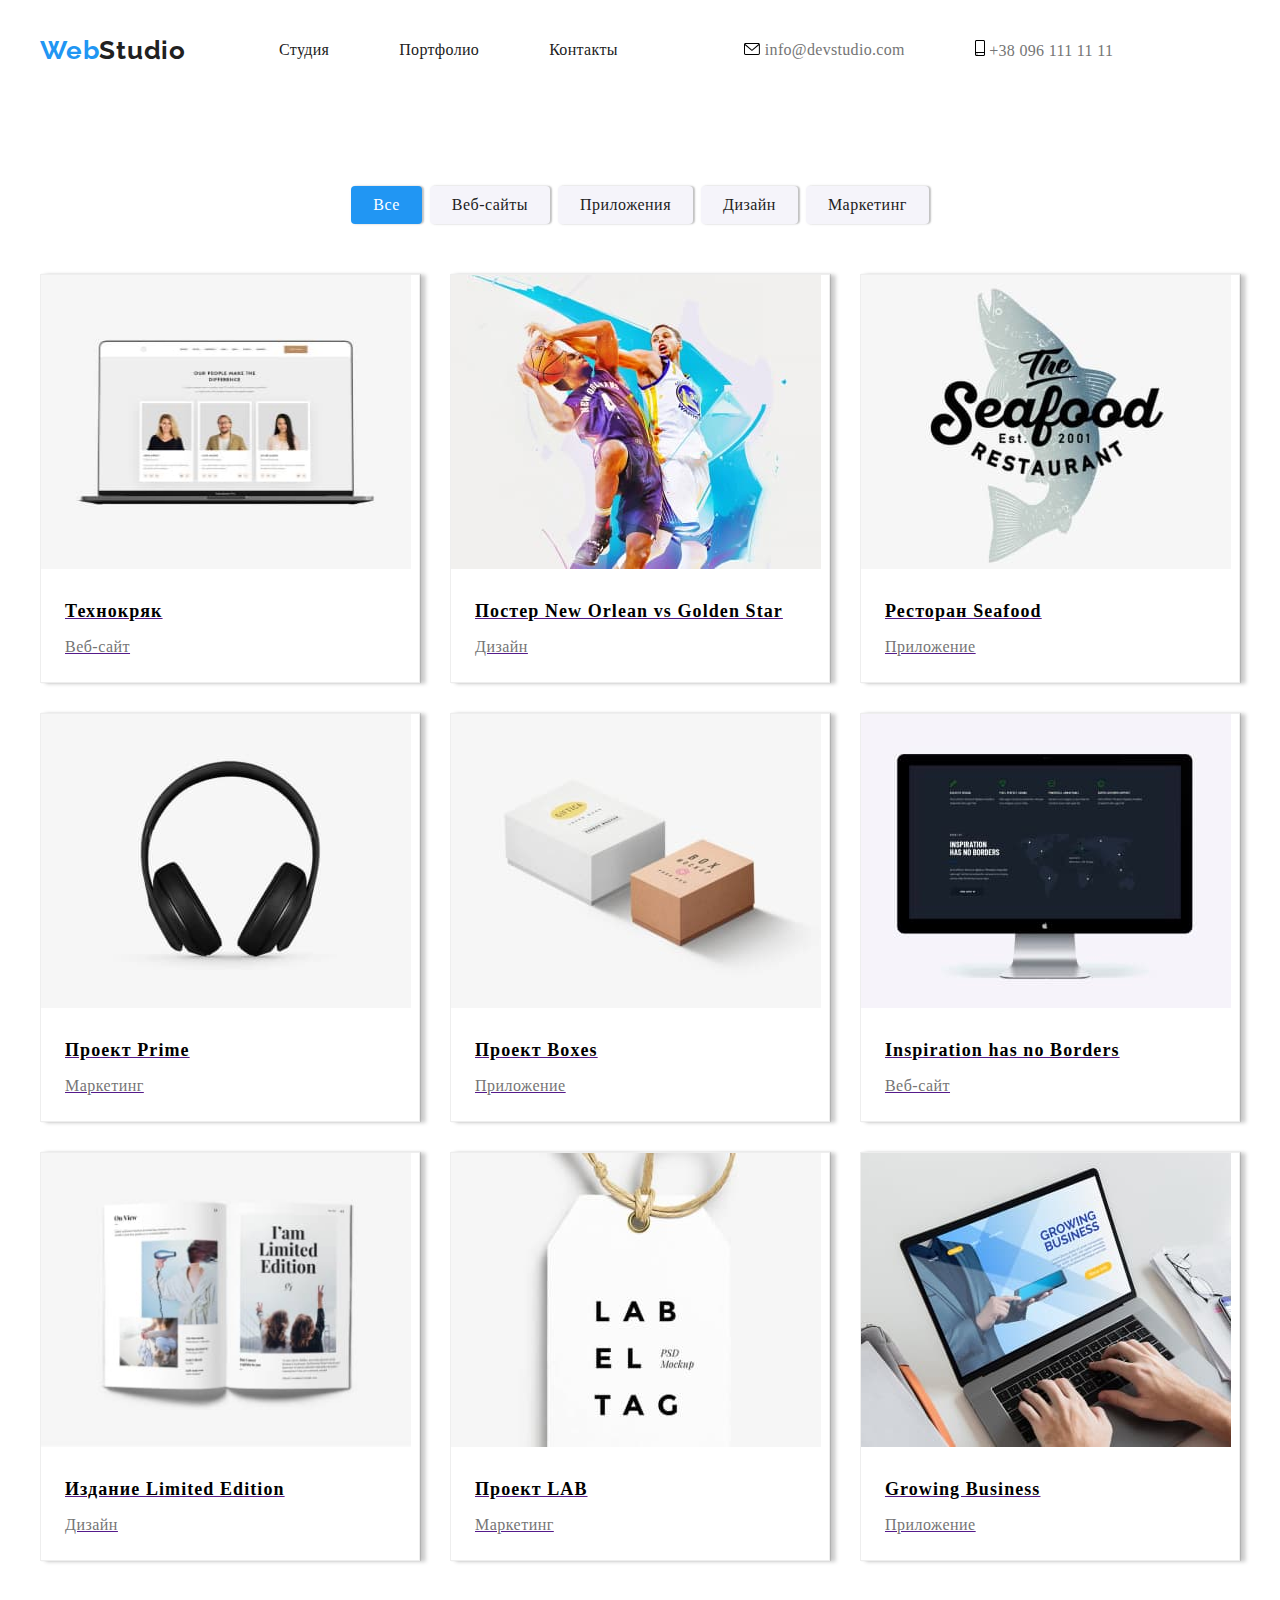
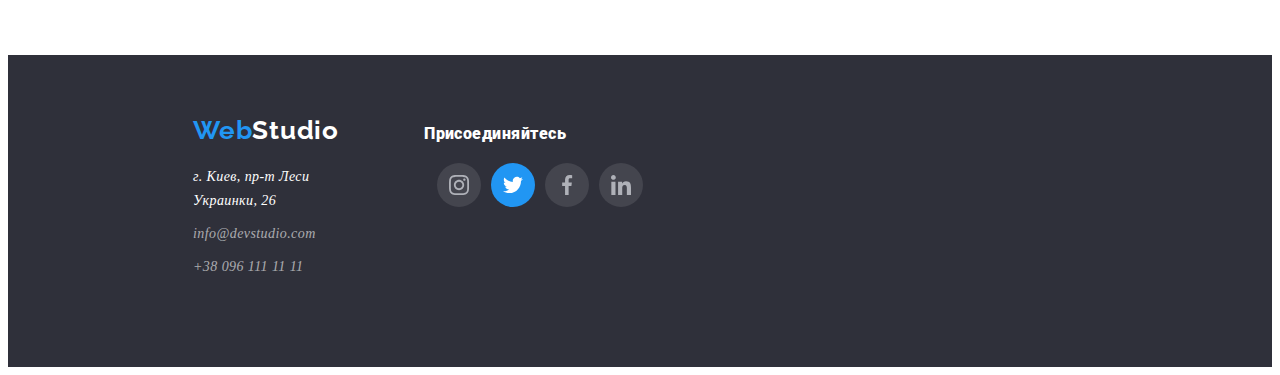
==== portfolio.html @ 5aeb9007 "goit-markup-hw-04" ====
<!DOCTYPE html>
<html lang="ru">

  <head>
    <meta charset="UTF-8">
    <meta http-equiv="X-UA-Compatible" content="IE=edge">
    <meta name="viewport" content="width=device-width, initial-scale=1.0">
    <title>Portfolio</title>
    <link href="https://fonts.googleapis.com/css2?family=Raleway:wght@700&family=Roboto:wght@400;500;700;900&display=swap" rel="stylesheet">
    <link rel="stylesheet" href="https://cdnjs.cloudflare.com/ajax/libs/modern-normalize/1.1.0/modern-normalize.min.css"
    integrity="sha512-wpPYUAdjBVSE4KJnH1VR1HeZfpl1ub8YT/NKx4PuQ5NmX2tKuGu6U/JRp5y+Y8XG2tV+wKQpNHVUX03MfMFn9Q=="
    crossorigin="anonymous" referrerpolicy="no-referrer" />
    <link rel="stylesheet" href="./css/styles.css">
  </head>

    <body>
        <header class="page-header">
            <div class="container">
                <nav class="header-nav">
                    <a class="logo link" href="./index.html"><span class="accent">Web</span>Studio</a>
                    <!--contacts-->
                    <ul class="site-nav list">
                        <li class="header-item"><a class="header-link link " href="./index.html">Студия</a></li>
                        <li class="header-item"><a class="header-link link " href="./portfolio.html">Портфолио</a></li>
                        <li class="header-item"><a class="header-link link" href="">Контакты</a></li>
                    </ul>
                </nav>

                <div class="contact-icon-card">
                    <ul class="site-contact list">
                        <!--link to e-mail address-->
                        <li class="header-item">
                            <a class="contact-link link" href="mailto:info@devstudio.com">
                                <svg class="icon-contact-mail" width="16" height="12">
                                    <use href="./images/symbol-defs.svg#icon-mail"></use>
                                </svg>
                                info@devstudio.com</a>
                        </li>
                        <!--link to phone number-->
                        <li class="header-item">
                            <a class="contact-link link" href="tel:+380961111111">
                                <svg class="icon-contact-tel" width="10" height="16">
                                    <use href="./images/symbol-defs.svg#icon-smartphone"></use>
                                </svg>
                                +38 096 111 11 11</a>
                        </li>
                    </ul>
                </div>
             
            </div>
        </header>
    <main>
        <section class="section portfolio">
            <h1 class="visuallly-hidden">Портфоліо</h1>
               <div class="container">
                   <ul class="portfolio-btn-list list">
                <li class="portfolio-btn-item">
                    <button  type="button" class="portfolio-btn current">Все</button>
                </li>

                <li class="portfolio-btn-item">
                    <button type="button" class="portfolio-btn">Веб-сайты</button>
                </li>

                <li class="portfolio-btn-item">
                    <button type="button" class="portfolio-btn">Приложения</button>
                </li>

                <li class="portfolio-btn-item">
                    <button type="button" class="portfolio-btn">Дизайн</button>
                </li>

                <li class="portfolio-btn-item">
                    <button type="button" class="portfolio-btn">Маркетинг</button>
                </li>
                   </ul>

            <ul class="list-flex-container list">
                <li class="flex-elements">
                    <a href="" class="card-link">
                    <img src="./images/img1.jpg" alt="open note" width="370" height="294">
                    <div class="cards-text">
                    <h2 class="project">Технокряк</h2>
                    <p class="project-text">Веб-сайт</p>
                </div>
                    </a>
                </li>
                <li class="flex-elements">
                    <a href="" class="card-link">
                    <img src="./images/img2.jpg" alt="play basketbol" width="370" height="294">
                    <div class="cards-text">
                    <h2 class="project">Постер New Orlean vs Golden Star</h2>
                    <p class="project-text">Дизайн</p>
                    </div>
                    </a>
                </li>
                <li class="flex-elements">
                    <a href="" class="card-link">
                    <img src="./images/img3.jpg" alt="fish restoran" width="370" height="294">
                    <div class="cards-text">
                    <h2 class="project">Ресторан Seafood</h2>
                    <p class="project-text">Приложение</p>
                    </div>
                    </a>
                </li>
                <li class="flex-elements">
                    <a href="" class="card-link">
                    <img src="./images/img4.jpg" alt="headphone" width="370" height="294">
                    <div class="cards-text">
                    <h2 class="project">Проект Prime</h2>
                    <p class="project-text">Маркетинг</p>
                     </div>
                    </a>
                </li>
                <li class="flex-elements">
                    <a href="" class="card-link">
                    <img src="./images/img5.jpg" alt="two boxes" width="370" height="294">
                    <div class="cards-text">
                    <h2 class="project">Проект Boxes</h2>
                    <p class="project-text">Приложение</p>
                    </div>
                    </a>
                </li>
                <li class="flex-elements">
                    <a href="" class="card-link">
                    <img src="./images/img6.jpg" alt="monitor" width="370" height="294">
                    <div class="cards-text">
                    <h2 class="project">Inspiration has no Borders</h2>
                    <p class="project-text">Веб-сайт</p>
                    </div>
                    </a>
                </li>
                <li class="flex-elements">
                    <a href="" class="card-link">
                    <img src="./images/img7.jpg" alt="limited edition" width="370" height="294">
                    <div class="cards-text">
                    <h2 class="project">Издание Limited Edition</h2>
                    <p class="project-text">Дизайн</p>
                    </div>
                    </a>
                </li>
                <li class="flex-elements">
                    <a href="" class="card-link">
                    <img src="./images/img8.jpg" alt="project lab" width="370" height="294">
                    <div class="cards-text">
                    <h2 class="project">Проект LAB</h2>
                    <p class="project-text">Маркетинг</p>
                    </div>
                    </a>
                </li>
                <li class="flex-elements">
                    <a href="" class="card-link">
                    <img src="./images/img9.jpg" alt="growing busines" width="370" height="294">
                    <div class="cards-text">
                    <h2 class="project">Growing Business</h2>
                    <p class="project-text">Приложение</p>
                    </div>
                    </a>
                </li>
            </ul>
            </div>
        </section>
    </main>
    <!-- footer -->
    <footer class="footer">
        <div class="container">
            <a class="logo link" href="./index.html"><span class="accent">Web</span>Studio</a>
            <address>
                <ul class="footer-list list">
    
                    <li class="footer-item">
                        <a class="map-link link" href="https://goo.gl/maps/XaRB1rdR4rSVDEf5A" target="_blank"
                            rel="noopener noreferrer">г. Киев, пр-т Леси Украинки, 26</a>
                    </li>
    
                    <li class="footer-item">
                        <a class="contacts-link link" href="mailto:info@devstudio.com">info@devstudio.com</a>
                    </li>
    
                    <li class="footer-item">
                        <a class="contacts-link link" href="tel:+380961111111">+38 096 111 11 11</a>
                    </li>
                </ul>
            </address>
        </div>
    
        <div class="container-social">
            <h3 class="text-join">Присоединяйтесь</h3>
    
            <ul class="social-list-footers list">
                <li class="social-icons-footers">
                    <a href="" class="social-link-footers">
                        <svg class="social-icon-footers" width="20" height="20">
                            <use href="./images/symbol-defs.svg#icon-instagram-1"></use>
                        </svg>
                    </a>
                </li>
    
                <li class="social-icons-footers">
                    <a href="" class="social-link-footers current">
                        <svg class="social-icon-footers" width="20" height="20">
                            <use href="./images/symbol-defs.svg#icon-twitter-2"></use>
                        </svg>
                    </a>
                </li>
    
                <li class="social-icons-footers">
                    <a href="" class="social-link-footers">
                        <svg class="social-icon-footers" width="20" height="20">
                            <use href="./images/symbol-defs.svg#icon-facebook-1"></use>
                        </svg>
                    </a>
                </li>
    
                <li class="social-icons-footers">
                    <a href="" class="social-link-footers">
                        <svg class="social-icon-footers" width="20" height="20">
                            <use href="./images/symbol-defs.svg#icon-linkedin-1"></use>
                        </svg>
                    </a>
                </li>
            </ul>
        </div>
    </footer>
  </body>
</html>
---- css/styles.css ----
:root {
  --primary-text-color: #212121;
  --title-text-color: #757575;
  --accent-text-color: #2196f3;
  --primary-bg-color: #ffffff;
  --black-text-color: #000000;
}
.body {
  background-color:var(--primary-bg-color);
  color: var(--title-text-color);
  font-family: Roboto, sans-serif;
  font-size: 14px;
  letter-spacing: 0.03em;
}
p,
h1,
h2,
h3,
h4,
h5,
h6,
p {
  margin: 0px;
}
/* utils */
.img {
  display: block;
}
.container {
  width: 1200px;
  padding-right: 15px;
  padding-left: 15px;
  margin-left: auto;
  margin-right: auto;
}
.address {
  font-style: normal;
}
.list {
  list-style: none;
  padding: 0px;
  margin: 0px;
}
/* заб підкреслення а сlass */
.link {
  text-decoration: none;
}
.section {
  padding-top: 94px;
  padding-bottom: 94px;
}
.visuallly-hidden {
  position: absolute;
  width: 1px;
  height: 1px;
  margin: -1px;
  border: 0px;
  padding: 0px;
  white-space: nowrap;
  clip-path: inset(100%);
  overflow: hidden;
}
.section-title {
  font-weight: 700;
  font-size: 36px;
  line-height: 1.16;
  text-align: center;
  letter-spacing: 0.03em;
  color: var(--primary-text-color);
  margin-bottom: 50px;
}
/* -----------header---------------- */
.page-header .container {
  display: flex;
  align-items: center;
}
/*---------- logo ----------------- */
.page-header .logo {
  margin-right: 93px;
}
.logo {
  font-family: Raleway;
  color: var(--primary-text-color);
  font-size: 26px;
  font-weight: 700;
  line-height: 1.19;
  letter-spacing: 0.03em;
}
.accent {
  color: var(--accent-text-color);
}
.header-nav {
  display: flex;
  align-items: center;
}
.site-nav {
  display: flex;
  align-items: center;
}
.header-link,
.contact-link {
  font-weight: 500;
  line-height: 1.14;
  letter-spacing: 0.02em;
  padding: 32px 0;
  display: inline-block;
  color:var(--primary-text-color);
}
.header-item:not(:last-child) {
  margin-right: 50px;
}
.contact-link {
  color: var(--title-text-color);
}
.header-link:hover,
.header-link:focus,
.contact-link:hover,
.contact-link:focus,
.current {
  color: var(--accent-text-color);
}
/* ---------------------site-contacts------------------------- */
 .site-contact {
  display: flex;
  margin-left: auto;
  align-items: center;
  justify-content: baseline;
}  
 .contact-icon-card {
  margin: 0 auto;
}  


.contact-link:hover,
.contact-link:focus {
  color: var(--accent-text-color);
  fill: var(--accent-text-color);
}

.header-item + .header-item {
  margin-left: 20px;
} 
/*-------------------section hero------------------- */
.hero {
  background-color: #2F303A;
  text-align: center;
  padding-top: 200px;
  padding-bottom: 200px;
}
.hero {
  max-width: 1600px;
  height: 600px;
  /* outline: 1px solid tomato; */
  margin-right: auto;
  margin-left: auto;
  background-image: linear-gradient( 
  to right,
  rgba(47, 48, 58, 0.4),
  rgba(47, 48, 58, 0.4)
  ), url("../images/hero.png");
  background-size: cover;
  background-position: center;
  background-color: #c4c4c4;
}
.hero-title {
  max-width: 700px;
  margin-left: auto;
  margin-right: auto;
  font-weight: 900;
  font-size: 44px;
  line-height: 1.36;
  text-align: center;
  letter-spacing: 0.06em;
  text-transform: uppercase;
  color: var(--primary-bg-color);
  margin-bottom: 30px;
}
.button-primary {
  font-family: inherit;
  font-style: normal;
  font-weight: 700;
  font-size: 16px;
  line-height: 1.87;
  letter-spacing: 0.06em;
  color: var(--primary-bg-color);
  background-color: var(--accent-text-color);
  border-radius: 4px;
  padding: 10px 32px;
  min-width: 200px;
  border: 1px solid transparent;
  cursor: pointer;
}
/* --------------------------h2 hidden--------- */
.about-list {
  display: flex; 
}   
.about-title {
font-weight: 700;
font-size: 14px;
line-height: 1.14;
text-transform: uppercase;
color: var(--primary-text-color);
margin-top: 30px;
margin-bottom: 10px;
}
.about-text {
line-height: 1.71;
}
.about-item {
  width: 270px;
}
.about-item:not(:last-child) {
  margin-right: 30px;
}
.about-item::before {
  display: block;
  content: "" ;
  height: 120px;
  /* outline: 1px solid red; */
  background-image: url();
  background-size: contain;
  background-repeat: no-repeat;
  background-position: center;
  background-color: #f5f4fa;
}
.about-item:nth-child(1)::before {
  background-image: url("../images/antenna\ 1.png");
}
.about-item:nth-child(2)::before {
  background-image: url("../images/clock\ 1.png");
}
.about-item:nth-child(3)::before {
  background-image: url("../images/diagram\ 1.png");
}
.about-item:nth-child(4)::before {
  background-image: url("../images/astronaut\ 1.png");
}
  * ------------------section job--------------- */
.job {
  padding-top: 0px;
}
.job-list  {
  display: flex;
  align-items: center;
  margin-right: -30px;
}
.job-item {
  width: calc((100% - 60px) / 3);
  margin-right: 30px;
}
.job-item:nth-child(3n) {
  margin-right: 0px;
}
/* --------------------section team------------------ */
.team {
  background-color: #f5f4f5;
}
.team-list {
  display: flex;
  align-items: center;
  margin-right: -30px;
}
.team-item {
width: calc((100%-90px) / 4);
margin-right: 30px;
background-color: var(--primary-bg-color);
box-shadow: 0px 1px 3px rgba(0, 0, 0, 0.12), 0px 1px 1px rgba(0, 0, 0, 0.14), 0px 2px 1px rgba(0, 0, 0, 0.2);
border-radius: 0px 0px 4px 4px;
}
.name-title,
.p-title {
  font-size: 16px;
  font-weight: 500;
  line-height: 1.18;
  text-align: center;
  letter-spacing: 0.03em;
  color: var(--primary-text-color);
  margin-bottom: 10px;
}
.p-title {
  color: var(--title-text-color);
  margin-bottom: 30px;
  font-weight: 400px; 
}
.text-thumb {
  padding: 30px 30px ;
}
.icon-soc-link {
  width: 44px;
  height: 44px;
  /* background-color: tomato; */
  border-radius: 50%;
  display: flex;
  justify-content: center;
  align-items: center;
}
.icon-soc-icon {
  fill: #ffffff;
}
.icon-soc-link:hover {
  background-color: #2196F3;
}
.icon-soc-link:hover .icon-soc-icon {
  fill: #ffffff;
} 
.icon-soc-link.current {
  background-color: var(--accent-text-color);
  color: var(--primary-bg-color);
}

.icon-soc-list {
  display: flex;
  justify-content: center;
}
  .icon-soc-item + .icon-soc-item {
 margin-left: 10px;
  }
   .name-title-compani {

margin-left: auto;
margin-right: auto;
font-weight: 700;
font-size: 36px;
line-height: 1.36;
text-align: center;
letter-spacing: 0.06em;
text-transform: uppercase;
color:var(--black-text-color);
margin-bottom: 50px;
   }
  .compani-icon-link {
width: 170px;
height: 92px;
 background-color: #E5E5E5; 
border: 1px solid #AFB1B8;
display: flex;
justify-content: center;
align-items: center;
margin-bottom: 94px;
fill: #ffffff;
  }
.compani-icon-link:hover {
    background-color: #2196f3;
    fill: #ffffff;
  }
 .compani-icon-list {
  display: flex;
  justify-content: center;
} 
.compani-icon-item  + .compani-icon-item {
  margin-left: 30px;
}
.compani-icon-link.current {
  background-color: var(--accent-text-color);
  color: var(--primary-bg-color);
}
.footer {
 
  display: flex; 

  align-items: baseline;  
  background-color: #2F303A;
  padding: 60px 0px;
}

.footer .container {
margin-left: 170px;
margin-right: 70px;
}
.footer .logo {
  color: var(--primary-bg-color);
  margin-bottom: 20px;
  display: block;
}
.footer-item:not(:last-child) {
  margin-bottom: 9px;
}
.map-link,
.contacts-link {
  font-weight: 400;
  font-size: 14px;
  line-height: 1.71;
  letter-spacing: 0.03em;
  color: rgba(255, 2555, 255, 0.6);
}
.map-link {
  color: var(--primary-bg-color);
}
.contacts-link:hover,
.contacts-link:focus {
  color: var(--accent-text-color);
}
 
.container-social{

  margin-right: 878px;
}
.text-join {
font-family: Roboto;
font-size: 16px;
font-weight: 900;
line-height: 1.18;
text-align: center;
letter-spacing: 0.03em;
color: var(--primary-bg-color);
margin-bottom: 20px;
margin-right: 90px;
}
.social-link-footers {
  display: inline-block;
  width: 44px;
  height: 44px;
  background-color: rgba(255, 2555, 255, 0.1);
  border-radius: 50%;
  display: flex;
  justify-content: center;
  align-items: center;
}
.social-list-footers {
  display: flex;
  align-items: center;
  justify-content: center;
  margin: 0 auto;
  margin-bottom: 100px;
}

.social-icons-footers+.social-icons-footers {
  margin-left: 10px;
}

.social-icon-footers {
  fill: #ffffff;
}
.social-link-footers:hover {
  background-color: #2196F3;
}
.social-link-footers:hover .social-icon-footers {
  fill: #ffffff;
}
.social-link-footers.current {
  background-color: var(--accent-text-color);
  color: var(--primary-bg-color);
}
/* project */
.project {
  font-weight: 700 ;
  font-size: 18px;
  line-height: 2;
  letter-spacing: 0.06em;
  color: var(--black-text-color);
}
.project-text {
  font-weight: normal;
  font-size: 16px;
  line-height: 1.8;
  letter-spacing: 0.03em;
  color: var(--title-text-color);
}
.card-text {
  padding: 20px 24px;
}
/* --------------------------h2 hidden--------- */
.portfolio-btn-list {
  display: flex;
  align-items: center;
  justify-content: center;
  margin-bottom: 50px;
}
.portfolio-btn-item:not(:last-child) {
  margin-right: 8px;
}
.portfolio-btn {
  font-family:inherit;
  background: #f5f4fa;
  border-radius: 4px;
  border: none;
  cursor: pointer;

  font-weight: 500;
  font-size: 16px;
  line-height: 1.62;

  text-align: center;
  letter-spacing: 0.03em;
  color: var(--primary-text-color);

  padding: 6px 22px;
   box-shadow: 2px 0px 2px rgba(0, 0, 0, 0.12),
  2px 0px 1px rgba(0, 0, 0, 0.08),
  1px 0px 3px rgba(0, 0, 0, 0.1) 
}
.portfolio-btn:hover,
.portfolio-btn:focus {
  background-color: var(--accent-text-color);
  color: var(--primary-bg-color);
}
.portfolio-btn.current {
  background-color: var(--accent-text-color);
  color: var(--primary-bg-color);
}
.portfolio-btn-item:hover,
.portfolio-btn-item:focus {
  box-shadow: 2px 0px 2px rgba(0, 0, 0, 0.12),
  2px 0px 1px rgba(0, 0, 0, 0.08),
  1px 0px 3px rgba(0, 0, 0, 0.1)
} 
 .portfolio-btn-item {
  display: block;
}   
/*------ list 9 iconok------- */
.list-flex-container {
  display: flex;
  flex-wrap: wrap;
  margin-left: -30px;
  margin-bottom: -30px;
}
.flex-elements {
  width: calc((100% - 90px) / 3);
  margin-left: 30px;
  margin-bottom: 30px;
  background:var(--primary-bg-color);
  border: 1px solid #EEEEEE;
  box-sizing: border-box;
  box-shadow: 6px 1px 4px rgba(0, 0, 0, 0.16),
   4px 0px 4px rgba(0, 0, 0, 0.06),
   1px 0px 1px rgba(0, 0, 0, 0.12)
}
.card-link:hover,
.card-link:focus {
  box-shadow: 6px 1px 4px rgba(0, 0, 0, 0.16),
  4px 0px 4px rgba(0, 0, 0, 0.06),
  1px 0px 1px rgba(0, 0, 0, 0.12)
}
.card-link {
  display: block;
}
.cards-text {
padding: 20px 24px 20px 24px;
}
.project {
  margin-bottom: 4px;
}
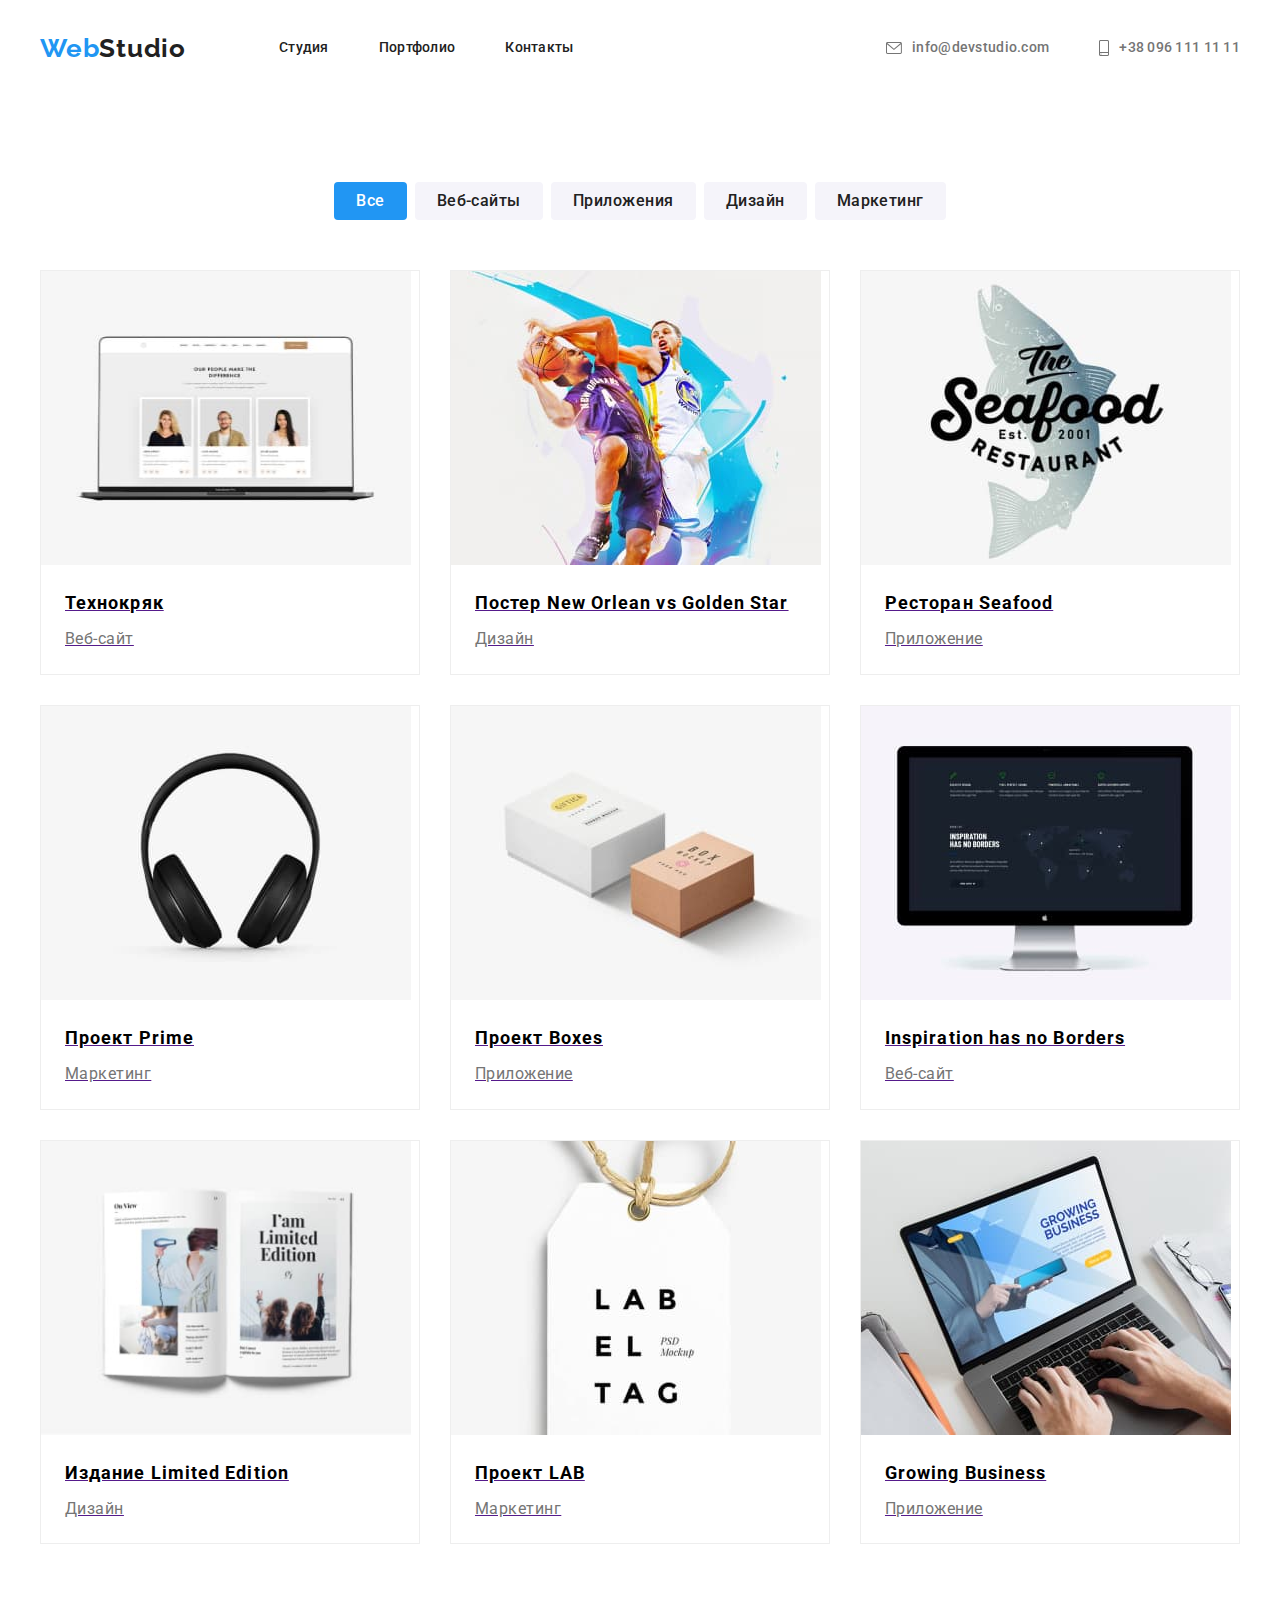
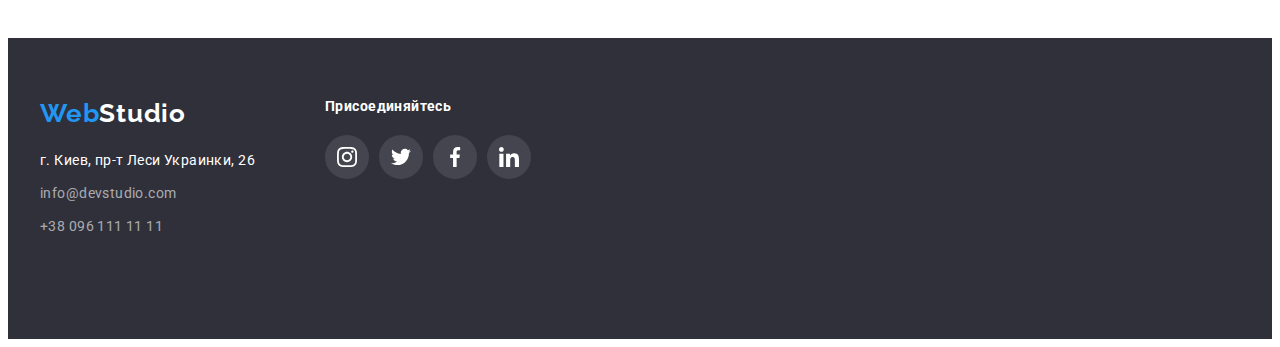
==== commit 93c50fab: "05.10  Робота №4" ====
--- a/portfolio.html
+++ b/portfolio.html
@@ -16,6 +16,7 @@
     <body>
         <header class="page-header">
             <div class="container">
+                
                 <nav class="header-nav">
                     <a class="logo link" href="./index.html"><span class="accent">Web</span>Studio</a>
                     <!--contacts-->
@@ -26,33 +27,31 @@
                     </ul>
                 </nav>
 
-                <div class="contact-icon-card">
-                    <ul class="site-contact list">
-                        <!--link to e-mail address-->
-                        <li class="header-item">
-                            <a class="contact-link link" href="mailto:info@devstudio.com">
-                                <svg class="icon-contact-mail" width="16" height="12">
-                                    <use href="./images/symbol-defs.svg#icon-mail"></use>
-                                </svg>
-                                info@devstudio.com</a>
-                        </li>
-                        <!--link to phone number-->
-                        <li class="header-item">
-                            <a class="contact-link link" href="tel:+380961111111">
-                                <svg class="icon-contact-tel" width="10" height="16">
-                                    <use href="./images/symbol-defs.svg#icon-smartphone"></use>
-                                </svg>
-                                +38 096 111 11 11</a>
-                        </li>
-                    </ul>
-                </div>
-             
+            <ul class="site-contact list">
+                <!--link to e-mail address-->
+                <li class="header-item">
+                    <a class="contact-link link" href="mailto:info@devstudio.com">
+                        <svg class="icon-contact-mail" width="16" height="12">
+                            <use href="./images/symbol-defs.svg#icon-mail"></use>
+                        </svg>
+                        info@devstudio.com</a>
+                </li>
+                <!--link to phone number-->
+                <li class="header-item">
+                    <a class="contact-link link" href="tel:+380961111111">
+                        <svg class="icon-contact-tel" width="10" height="16">
+                            <use href="./images/symbol-defs.svg#icon-smartphone"></use>
+                        </svg>
+                        +38 096 111 11 11</a>
+                </li>
+            </ul>
             </div>
         </header>
     <main>
         <section class="section portfolio">
             <h1 class="visuallly-hidden">Портфоліо</h1>
                <div class="container">
+
                    <ul class="portfolio-btn-list list">
                 <li class="portfolio-btn-item">
                     <button  type="button" class="portfolio-btn current">Все</button>
@@ -161,65 +160,69 @@
             </div>
         </section>
     </main>
+
     <!-- footer -->
     <footer class="footer">
         <div class="container">
-            <a class="logo link" href="./index.html"><span class="accent">Web</span>Studio</a>
-            <address>
-                <ul class="footer-list list">
-    
-                    <li class="footer-item">
-                        <a class="map-link link" href="https://goo.gl/maps/XaRB1rdR4rSVDEf5A" target="_blank"
-                            rel="noopener noreferrer">г. Киев, пр-т Леси Украинки, 26</a>
-                    </li>
-    
-                    <li class="footer-item">
-                        <a class="contacts-link link" href="mailto:info@devstudio.com">info@devstudio.com</a>
-                    </li>
-    
-                    <li class="footer-item">
-                        <a class="contacts-link link" href="tel:+380961111111">+38 096 111 11 11</a>
+    
+            <div class="left-side">
+                <a class="logo link" href="./index.html"><span class="accent">Web</span>Studio</a>
+                <address>
+                    <ul class="footer-list list">
+    
+                        <li class="footer-item">
+                            <a class="map-link link" href="https://goo.gl/maps/XaRB1rdR4rSVDEf5A" target="_blank"
+                                rel="noopener noreferrer">г. Киев, пр-т Леси Украинки, 26</a>
+                        </li>
+    
+                        <li class="footer-item">
+                            <a class="contacts-link link" href="mailto:info@devstudio.com">info@devstudio.com</a>
+                        </li>
+    
+                        <li class="footer-item">
+                            <a class="contacts-link link" href="tel:+380961111111">+38 096 111 11 11</a>
+                        </li>
+                    </ul>
+                </address>
+            </div>
+    
+            <div class="right-side">
+                <h3 class="text-join">Присоединяйтесь</h3>
+    
+                <ul class="social-list-footers list">
+                    <li class="social-icons-footers">
+                        <a href="" class="social-link-footers">
+                            <svg class="social-icon-footers" width="20" height="20">
+                                <use href="./images/symbol-defs.svg#icon-instagram-1"></use>
+                            </svg>
+                        </a>
+                    </li>
+    
+                    <li class="social-icons-footers">
+                        <a href="" class="social-link-footers">
+                            <svg class="social-icon-footers" width="20" height="20">
+                                <use href="./images/symbol-defs.svg#icon-twitter-2"></use>
+                            </svg>
+                        </a>
+                    </li>
+    
+                    <li class="social-icons-footers">
+                        <a href="" class="social-link-footers">
+                            <svg class="social-icon-footers" width="20" height="20">
+                                <use href="./images/symbol-defs.svg#icon-facebook-1"></use>
+                            </svg>
+                        </a>
+                    </li>
+    
+                    <li class="social-icons-footers">
+                        <a href="" class="social-link-footers">
+                            <svg class="social-icon-footers" width="20" height="20">
+                                <use href="./images/symbol-defs.svg#icon-linkedin-1"></use>
+                            </svg>
+                        </a>
                     </li>
                 </ul>
-            </address>
-        </div>
-    
-        <div class="container-social">
-            <h3 class="text-join">Присоединяйтесь</h3>
-    
-            <ul class="social-list-footers list">
-                <li class="social-icons-footers">
-                    <a href="" class="social-link-footers">
-                        <svg class="social-icon-footers" width="20" height="20">
-                            <use href="./images/symbol-defs.svg#icon-instagram-1"></use>
-                        </svg>
-                    </a>
-                </li>
-    
-                <li class="social-icons-footers">
-                    <a href="" class="social-link-footers current">
-                        <svg class="social-icon-footers" width="20" height="20">
-                            <use href="./images/symbol-defs.svg#icon-twitter-2"></use>
-                        </svg>
-                    </a>
-                </li>
-    
-                <li class="social-icons-footers">
-                    <a href="" class="social-link-footers">
-                        <svg class="social-icon-footers" width="20" height="20">
-                            <use href="./images/symbol-defs.svg#icon-facebook-1"></use>
-                        </svg>
-                    </a>
-                </li>
-    
-                <li class="social-icons-footers">
-                    <a href="" class="social-link-footers">
-                        <svg class="social-icon-footers" width="20" height="20">
-                            <use href="./images/symbol-defs.svg#icon-linkedin-1"></use>
-                        </svg>
-                    </a>
-                </li>
-            </ul>
+            </div>
         </div>
     </footer>
   </body>
--- a/css/styles.css
+++ b/css/styles.css
@@ -5,7 +5,8 @@
   --primary-bg-color: #ffffff;
   --black-text-color: #000000;
 }
-.body {
+
+body {
   background-color:var(--primary-bg-color);
   color: var(--title-text-color);
   font-family: Roboto, sans-serif;
@@ -23,7 +24,7 @@
   margin: 0px;
 }
 /* utils */
-.img {
+img {
   display: block;
 }
 .container {
@@ -33,7 +34,7 @@
   margin-left: auto;
   margin-right: auto;
 }
-.address {
+address {
   font-style: normal;
 }
 .list {
@@ -105,6 +106,8 @@
   padding: 32px 0;
   display: inline-block;
   color:var(--primary-text-color);
+  display: flex;
+  align-items: center;
 }
 .header-item:not(:last-child) {
   margin-right: 50px;
@@ -126,20 +129,21 @@
   align-items: center;
   justify-content: baseline;
 }  
- .contact-icon-card {
-  margin: 0 auto;
-}  
-
 
 .contact-link:hover,
 .contact-link:focus {
   color: var(--accent-text-color);
   fill: var(--accent-text-color);
 }
-
-.header-item + .header-item {
-  margin-left: 20px;
-} 
+.icon-contact-mail {
+  fill: currentColor;
+  margin-right: 10px;
+}
+.icon-contact-tel {
+  fill: currentColor;
+  margin-right: 10px;
+}
+
 /*-------------------section hero------------------- */
 .hero {
   background-color: #2F303A;
@@ -204,7 +208,10 @@
 margin-bottom: 10px;
 }
 .about-text {
+font-weight: 400;
 line-height: 1.71;
+font-size: 14px;
+color: var(--title-text-color);
 }
 .about-item {
   width: 270px;
@@ -218,7 +225,7 @@
   height: 120px;
   /* outline: 1px solid red; */
   background-image: url();
-  background-size: contain;
+  background-size: 70px;
   background-repeat: no-repeat;
   background-position: center;
   background-color: #f5f4fa;
@@ -235,7 +242,7 @@
 .about-item:nth-child(4)::before {
   background-image: url("../images/astronaut\ 1.png");
 }
-  * ------------------section job--------------- */
+  /*  ------------------section job--------------- */ 
 .job {
   padding-top: 0px;
 }
@@ -295,18 +302,15 @@
   align-items: center;
 }
 .icon-soc-icon {
-  fill: #ffffff;
-}
-.icon-soc-link:hover {
+  fill: #AFB1B8;
+}
+.icon-soc-link:hover ,
+.icon-soc-link:focus {
   background-color: #2196F3;
 }
 .icon-soc-link:hover .icon-soc-icon {
   fill: #ffffff;
 } 
-.icon-soc-link.current {
-  background-color: var(--accent-text-color);
-  color: var(--primary-bg-color);
-}
 
 .icon-soc-list {
   display: flex;
@@ -315,8 +319,11 @@
   .icon-soc-item + .icon-soc-item {
  margin-left: 10px;
   }
-   .name-title-compani {
-
+  /* -------------------compani------------ */
+  .section-icon-compani {
+   margin-bottom: 94px; 
+  }
+  .section-title {
 margin-left: auto;
 margin-right: auto;
 font-weight: 700;
@@ -326,23 +333,31 @@
 letter-spacing: 0.06em;
 text-transform: uppercase;
 color:var(--black-text-color);
-margin-bottom: 50px;
+/* margin-bottom: 50px; */
    }
   .compani-icon-link {
 width: 170px;
 height: 92px;
- background-color: #E5E5E5; 
 border: 1px solid #AFB1B8;
 display: flex;
 justify-content: center;
 align-items: center;
-margin-bottom: 94px;
 fill: #ffffff;
   }
-.compani-icon-link:hover {
+.compani-icon-item {
+  background: transparent;
+}
+.compani-soc-icon {
+  fill: #AFB1B8;
+}
+.compani-icon-link:hover,
+.compani-icon-link:focus {
     background-color: #2196f3;
-    fill: #ffffff;
+    border: 1px solid #ffffff;
   }
+.compani-icon-link:hover .compani-soc-icon {
+  fill: #ffffff;
+}
  .compani-icon-list {
   display: flex;
   justify-content: center;
@@ -354,19 +369,19 @@
   background-color: var(--accent-text-color);
   color: var(--primary-bg-color);
 }
+
 .footer {
- 
-  display: flex; 
-
-  align-items: baseline;  
+  display: flex;
+  align-items: baseline; 
   background-color: #2F303A;
   padding: 60px 0px;
 }
 
-.footer .container {
-margin-left: 170px;
-margin-right: 70px;
-}
+ .footer .container {
+display: flex;
+justify-content: flex-start;
+}  
+
 .footer .logo {
   color: var(--primary-bg-color);
   margin-bottom: 20px;
@@ -390,15 +405,22 @@
 .contacts-link:focus {
   color: var(--accent-text-color);
 }
- 
-.container-social{
-
-  margin-right: 878px;
-}
+
+.left-side {
+margin-right: 70px;
+align-items: baseline; 
+justify-content: center; 
+}
+.right-side {
+ /* margin-left: 70px; */
+align-items: baseline; 
+justify-content: center;
+}  
+
 .text-join {
 font-family: Roboto;
-font-size: 16px;
-font-weight: 900;
+font-size: 14px;
+font-weight: 700;
 line-height: 1.18;
 text-align: center;
 letter-spacing: 0.03em;
@@ -417,9 +439,7 @@
   align-items: center;
 }
 .social-list-footers {
-  display: flex;
-  align-items: center;
-  justify-content: center;
+  display: flex;  
   margin: 0 auto;
   margin-bottom: 100px;
 }
@@ -431,16 +451,11 @@
 .social-icon-footers {
   fill: #ffffff;
 }
-.social-link-footers:hover {
+.social-link-footers:hover ,
+.social-link-footers:focus {
   background-color: #2196F3;
 }
-.social-link-footers:hover .social-icon-footers {
-  fill: #ffffff;
-}
-.social-link-footers.current {
-  background-color: var(--accent-text-color);
-  color: var(--primary-bg-color);
-}
+
 /* project */
 .project {
   font-weight: 700 ;
@@ -483,11 +498,7 @@
   text-align: center;
   letter-spacing: 0.03em;
   color: var(--primary-text-color);
-
   padding: 6px 22px;
-   box-shadow: 2px 0px 2px rgba(0, 0, 0, 0.12),
-  2px 0px 1px rgba(0, 0, 0, 0.08),
-  1px 0px 3px rgba(0, 0, 0, 0.1) 
 }
 .portfolio-btn:hover,
 .portfolio-btn:focus {
@@ -500,6 +511,7 @@
 }
 .portfolio-btn-item:hover,
 .portfolio-btn-item:focus {
+  background-color: var(--accent-text-color);
   box-shadow: 2px 0px 2px rgba(0, 0, 0, 0.12),
   2px 0px 1px rgba(0, 0, 0, 0.08),
   1px 0px 3px rgba(0, 0, 0, 0.1)
@@ -521,9 +533,6 @@
   background:var(--primary-bg-color);
   border: 1px solid #EEEEEE;
   box-sizing: border-box;
-  box-shadow: 6px 1px 4px rgba(0, 0, 0, 0.16),
-   4px 0px 4px rgba(0, 0, 0, 0.06),
-   1px 0px 1px rgba(0, 0, 0, 0.12)
 }
 .card-link:hover,
 .card-link:focus {
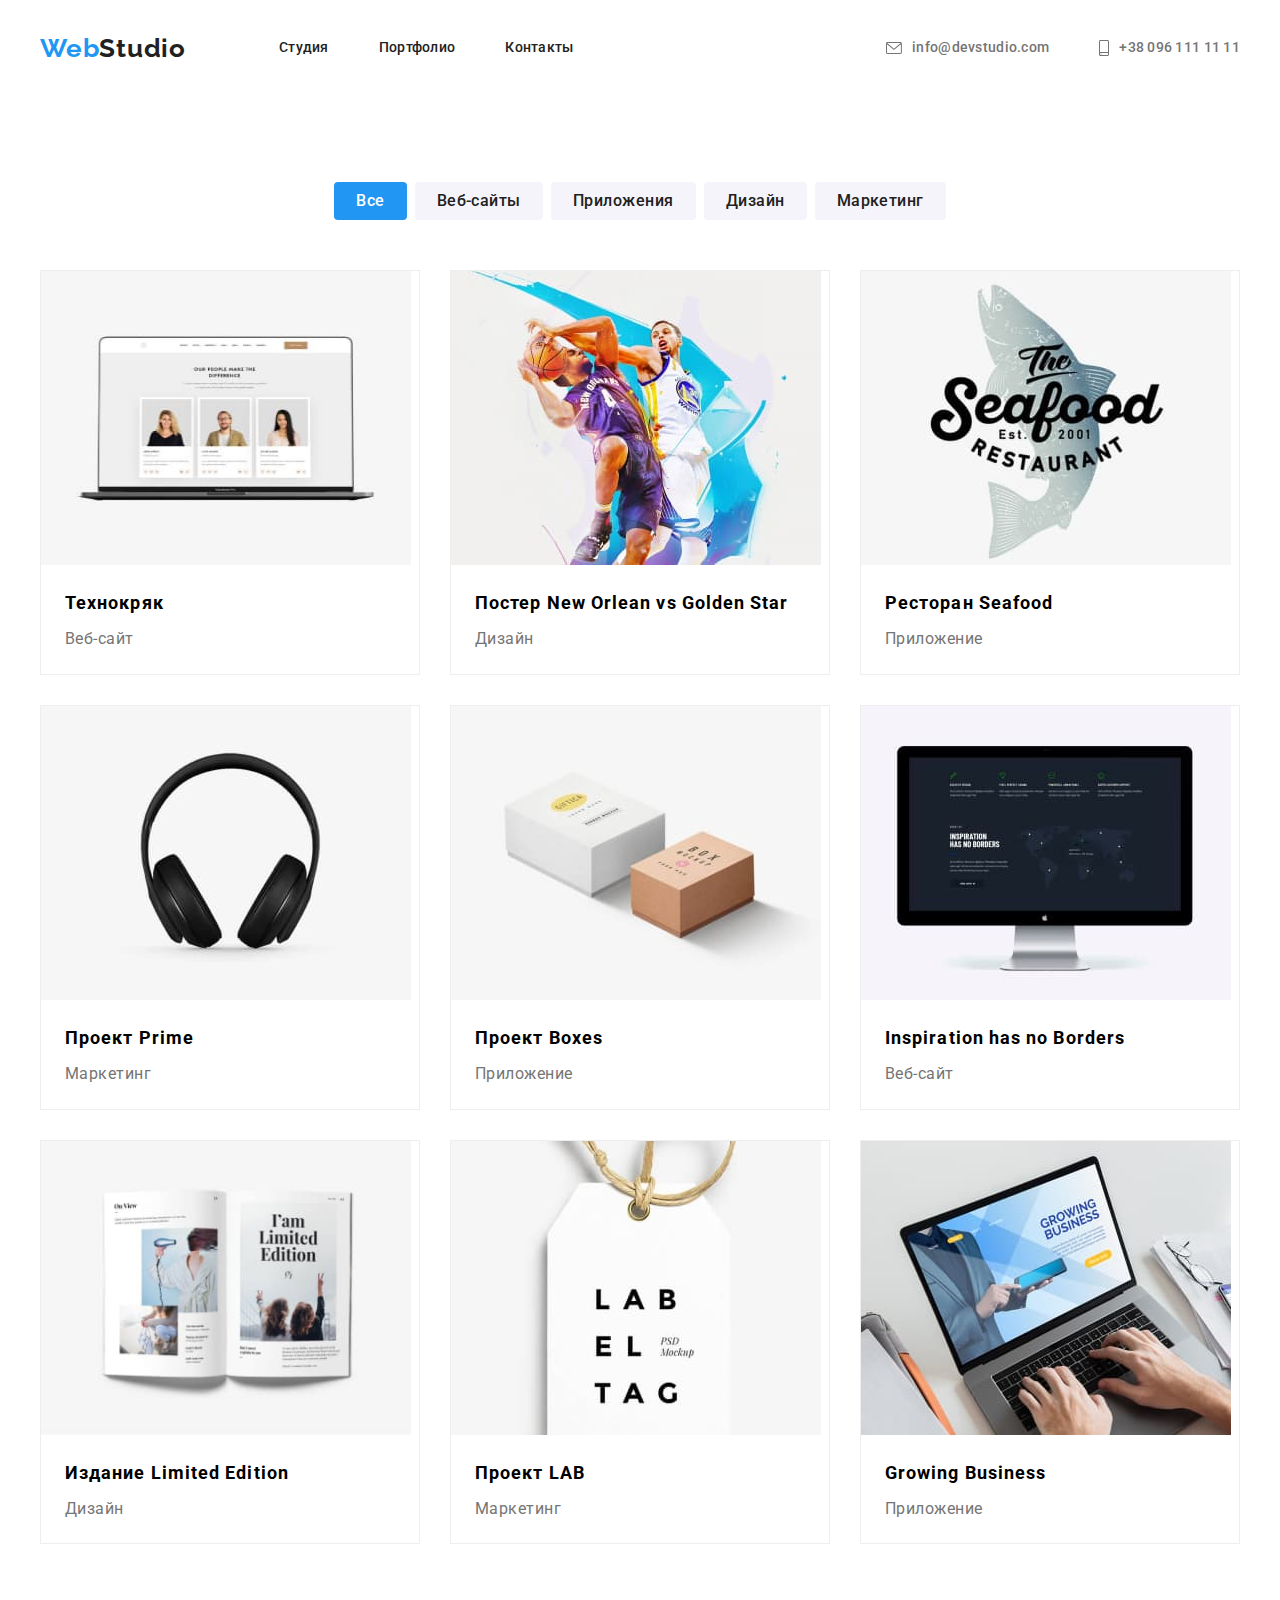
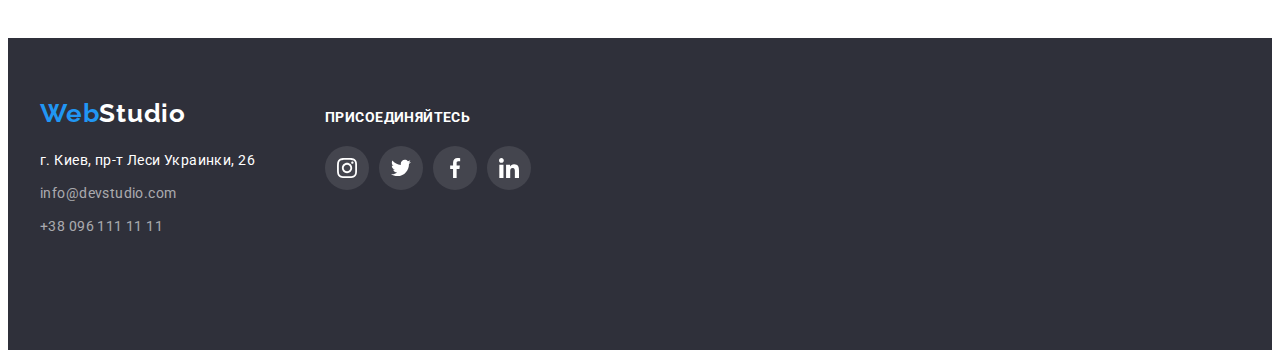
==== commit 7eeea7c7: "5.11 правка роботи№4" ====
--- a/portfolio.html
+++ b/portfolio.html
@@ -76,7 +76,7 @@
 
             <ul class="list-flex-container list">
                 <li class="flex-elements">
-                    <a href="" class="card-link">
+                    <a href="" class="card-link link">
                     <img src="./images/img1.jpg" alt="open note" width="370" height="294">
                     <div class="cards-text">
                     <h2 class="project">Технокряк</h2>
@@ -85,7 +85,7 @@
                     </a>
                 </li>
                 <li class="flex-elements">
-                    <a href="" class="card-link">
+                    <a href="" class="card-link link">
                     <img src="./images/img2.jpg" alt="play basketbol" width="370" height="294">
                     <div class="cards-text">
                     <h2 class="project">Постер New Orlean vs Golden Star</h2>
@@ -94,7 +94,7 @@
                     </a>
                 </li>
                 <li class="flex-elements">
-                    <a href="" class="card-link">
+                    <a href="" class="card-link link">
                     <img src="./images/img3.jpg" alt="fish restoran" width="370" height="294">
                     <div class="cards-text">
                     <h2 class="project">Ресторан Seafood</h2>
@@ -103,7 +103,7 @@
                     </a>
                 </li>
                 <li class="flex-elements">
-                    <a href="" class="card-link">
+                    <a href="" class="card-link link">
                     <img src="./images/img4.jpg" alt="headphone" width="370" height="294">
                     <div class="cards-text">
                     <h2 class="project">Проект Prime</h2>
@@ -112,7 +112,7 @@
                     </a>
                 </li>
                 <li class="flex-elements">
-                    <a href="" class="card-link">
+                    <a href="" class="card-link link">
                     <img src="./images/img5.jpg" alt="two boxes" width="370" height="294">
                     <div class="cards-text">
                     <h2 class="project">Проект Boxes</h2>
@@ -121,7 +121,7 @@
                     </a>
                 </li>
                 <li class="flex-elements">
-                    <a href="" class="card-link">
+                    <a href="" class="card-link link">
                     <img src="./images/img6.jpg" alt="monitor" width="370" height="294">
                     <div class="cards-text">
                     <h2 class="project">Inspiration has no Borders</h2>
@@ -130,7 +130,7 @@
                     </a>
                 </li>
                 <li class="flex-elements">
-                    <a href="" class="card-link">
+                    <a href="" class="card-link link">
                     <img src="./images/img7.jpg" alt="limited edition" width="370" height="294">
                     <div class="cards-text">
                     <h2 class="project">Издание Limited Edition</h2>
@@ -139,7 +139,7 @@
                     </a>
                 </li>
                 <li class="flex-elements">
-                    <a href="" class="card-link">
+                    <a href="" class="card-link link">
                     <img src="./images/img8.jpg" alt="project lab" width="370" height="294">
                     <div class="cards-text">
                     <h2 class="project">Проект LAB</h2>
@@ -148,7 +148,7 @@
                     </a>
                 </li>
                 <li class="flex-elements">
-                    <a href="" class="card-link">
+                    <a href="" class="card-link link">
                     <img src="./images/img9.jpg" alt="growing busines" width="370" height="294">
                     <div class="cards-text">
                     <h2 class="project">Growing Business</h2>
--- a/css/styles.css
+++ b/css/styles.css
@@ -246,10 +246,18 @@
 .job {
   padding-top: 0px;
 }
+.section-title {
+  font-size: 36px;
+  line-height: 1.16;
+  text-align: center;
+  letter-spacing: 0.03em;
+  color: var(--primary-text-color);
+}
+
 .job-list  {
   display: flex;
   align-items: center;
-  margin-right: -30px;
+  /* margin-right: -30px; */
 }
 .job-item {
   width: calc((100% - 60px) / 3);
@@ -266,6 +274,14 @@
   display: flex;
   align-items: center;
   margin-right: -30px;
+}
+
+.section-title {
+  font-size: 36px;
+  line-height: 1.16;
+  text-align: center;
+  letter-spacing: 0.03em;
+  color: var(--primary-text-color);
 }
 .team-item {
 width: calc((100%-90px) / 4);
@@ -286,7 +302,7 @@
 }
 .p-title {
   color: var(--title-text-color);
-  margin-bottom: 30px;
+  margin-bottom: 16px;
   font-weight: 400px; 
 }
 .text-thumb {
@@ -320,21 +336,16 @@
  margin-left: 10px;
   }
   /* -------------------compani------------ */
-  .section-icon-compani {
-   margin-bottom: 94px; 
-  }
+ 
   .section-title {
-margin-left: auto;
-margin-right: auto;
 font-weight: 700;
 font-size: 36px;
 line-height: 1.36;
 text-align: center;
 letter-spacing: 0.06em;
-text-transform: uppercase;
 color:var(--black-text-color);
-/* margin-bottom: 50px; */
    }
+
   .compani-icon-link {
 width: 170px;
 height: 92px;
@@ -344,19 +355,20 @@
 align-items: center;
 fill: #ffffff;
   }
-.compani-icon-item {
+/* .compani-icon-item {
   background: transparent;
-}
+} */
 .compani-soc-icon {
   fill: #AFB1B8;
 }
 .compani-icon-link:hover,
 .compani-icon-link:focus {
-    background-color: #2196f3;
-    border: 1px solid #ffffff;
+    
+    border: 1px solid #2196f3;
+    /* icon: var(--accent-text-color) */
   }
 .compani-icon-link:hover .compani-soc-icon {
-  fill: #ffffff;
+  fill: var(--accent-text-color);
 }
  .compani-icon-list {
   display: flex;
@@ -380,6 +392,7 @@
  .footer .container {
 display: flex;
 justify-content: flex-start;
+align-items: baseline;
 }  
 
 .footer .logo {
@@ -419,6 +432,7 @@
 
 .text-join {
 font-family: Roboto;
+text-transform: uppercase;
 font-size: 14px;
 font-weight: 700;
 line-height: 1.18;
@@ -504,13 +518,16 @@
 .portfolio-btn:focus {
   background-color: var(--accent-text-color);
   color: var(--primary-bg-color);
+  
 }
 .portfolio-btn.current {
   background-color: var(--accent-text-color);
   color: var(--primary-bg-color);
+  
 }
 .portfolio-btn-item:hover,
 .portfolio-btn-item:focus {
+  border-radius: 4px;
   background-color: var(--accent-text-color);
   box-shadow: 2px 0px 2px rgba(0, 0, 0, 0.12),
   2px 0px 1px rgba(0, 0, 0, 0.08),
@@ -549,4 +566,6 @@
 .project {
   margin-bottom: 4px;
 }
-
+.img {
+  max-width: 100%;
+}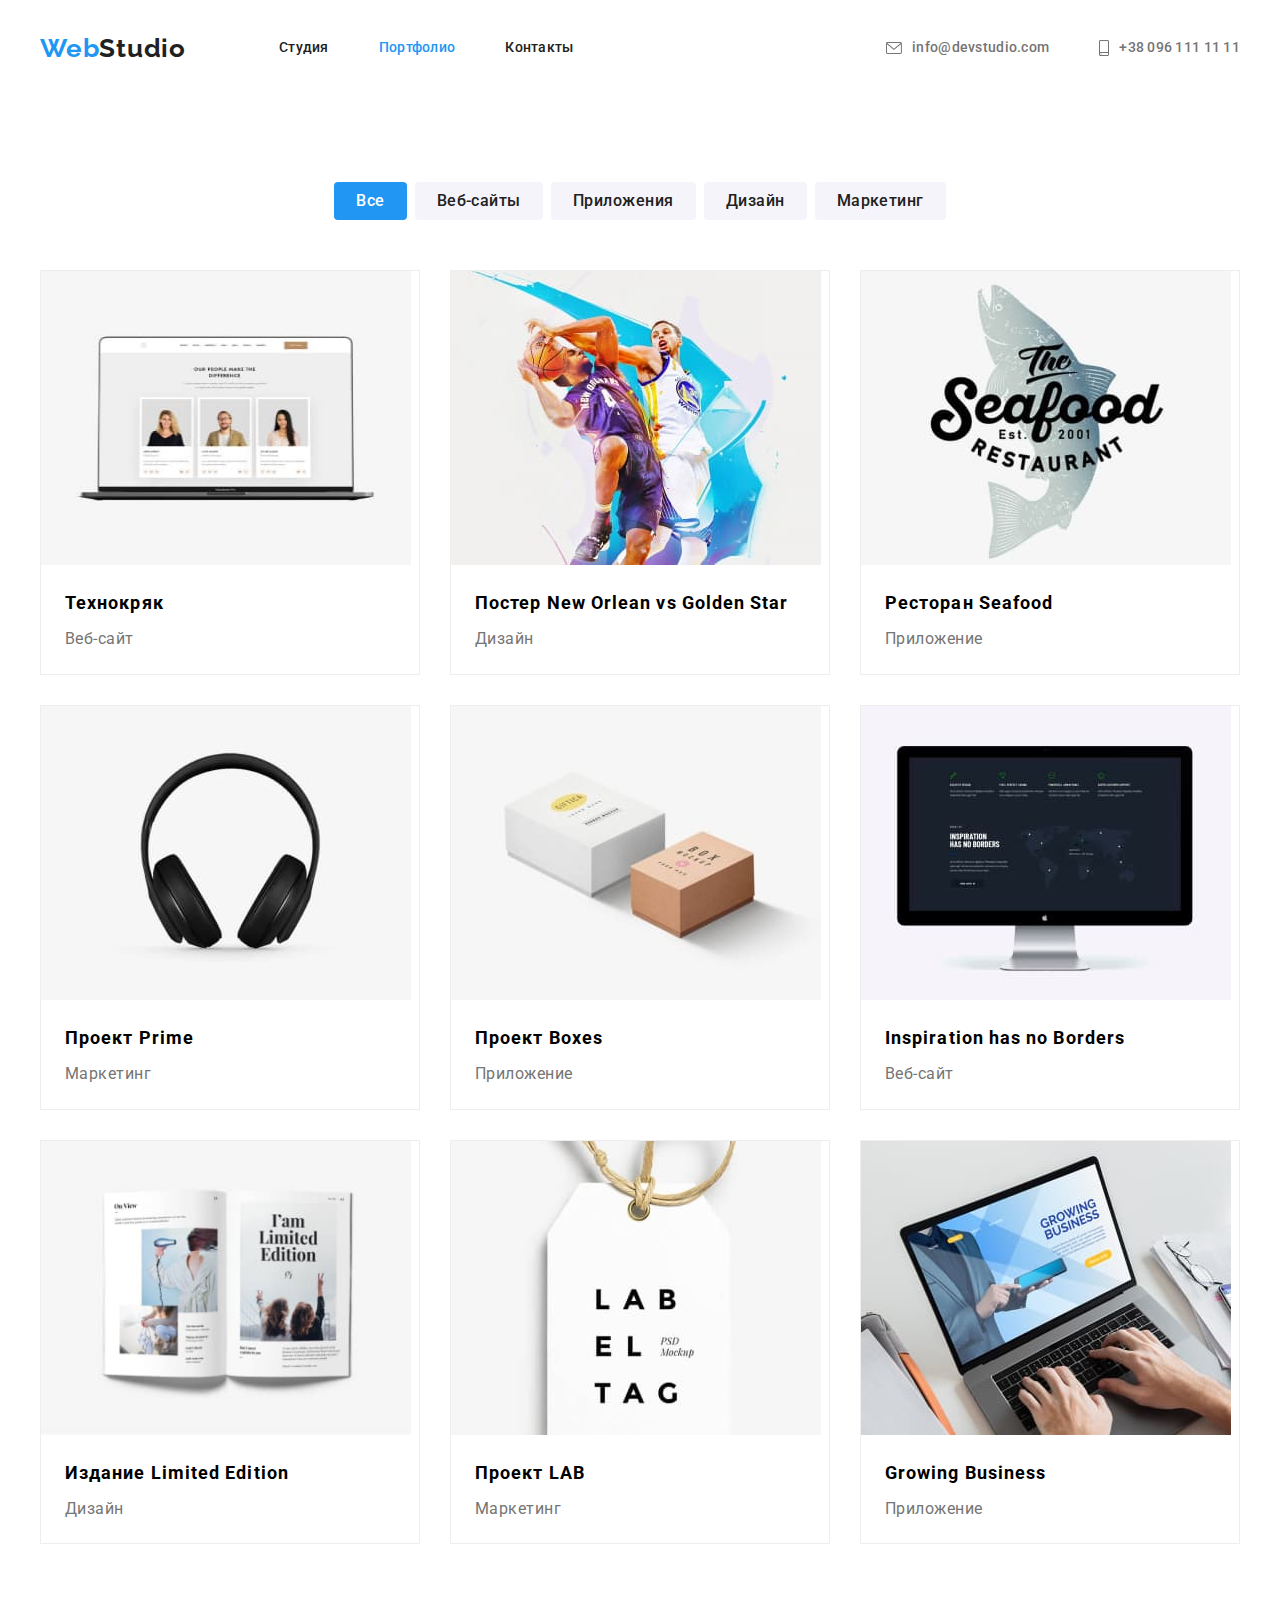
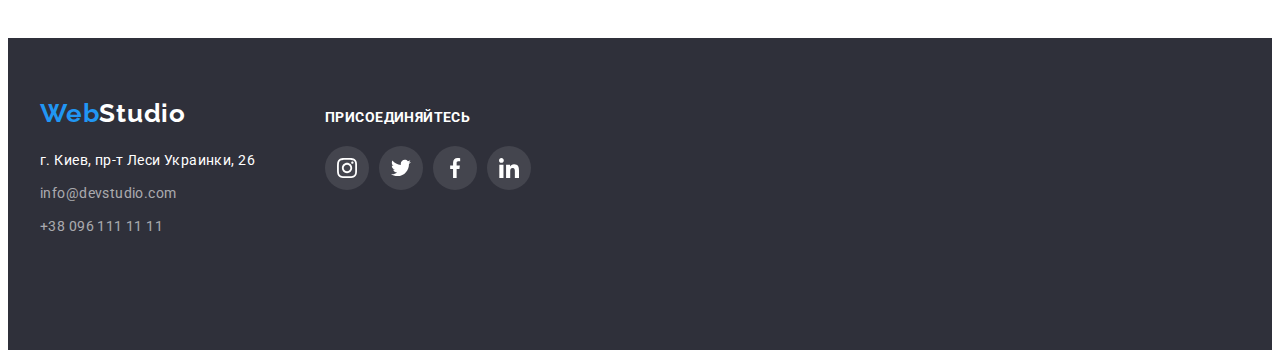
==== commit 75f1b71b: "12.05 правки роюоти №4" ====
--- a/portfolio.html
+++ b/portfolio.html
@@ -20,9 +20,12 @@
                 <nav class="header-nav">
                     <a class="logo link" href="./index.html"><span class="accent">Web</span>Studio</a>
                     <!--contacts-->
+                  
+
+
                     <ul class="site-nav list">
                         <li class="header-item"><a class="header-link link " href="./index.html">Студия</a></li>
-                        <li class="header-item"><a class="header-link link " href="./portfolio.html">Портфолио</a></li>
+                        <li class="header-item"><a class="header-link link current" href="./portfolio.html">Портфолио</a></li>
                         <li class="header-item"><a class="header-link link" href="">Контакты</a></li>
                     </ul>
                 </nav>
@@ -54,7 +57,7 @@
 
                    <ul class="portfolio-btn-list list">
                 <li class="portfolio-btn-item">
-                    <button  type="button" class="portfolio-btn current">Все</button>
+                    <button  type="button" class="portfolio-btn current-all">Все</button>
                 </li>
 
                 <li class="portfolio-btn-item">
--- a/css/styles.css
+++ b/css/styles.css
@@ -26,6 +26,7 @@
 /* utils */
 img {
   display: block;
+  max-width: 100%;
 }
 .container {
   width: 1200px;
@@ -87,6 +88,24 @@
   line-height: 1.19;
   letter-spacing: 0.03em;
 }
+
+/*  
+.header-link {
+  position: relative;
+} 
+.current::after {
+content: "";
+display: inline-block;
+position: absolute;
+left: 0;
+bottom: 0;
+width: 100%;
+height: 4px;
+border-radius: 2px;
+background-color: var(--accent-text-color);
+} */
+
+
 .accent {
   color: var(--accent-text-color);
 }
@@ -364,8 +383,8 @@
 .compani-icon-link:hover,
 .compani-icon-link:focus {
     
-    border: 1px solid #2196f3;
-    /* icon: var(--accent-text-color) */
+  border: 1px solid #2196f3;
+  icon: var(--accent-text-color);
   }
 .compani-icon-link:hover .compani-soc-icon {
   fill: var(--accent-text-color);
@@ -520,7 +539,7 @@
   color: var(--primary-bg-color);
   
 }
-.portfolio-btn.current {
+.portfolio-btn.current-all {
   background-color: var(--accent-text-color);
   color: var(--primary-bg-color);
   
@@ -550,6 +569,7 @@
   background:var(--primary-bg-color);
   border: 1px solid #EEEEEE;
   box-sizing: border-box;
+  
 }
 .card-link:hover,
 .card-link:focus {
@@ -557,8 +577,10 @@
   4px 0px 4px rgba(0, 0, 0, 0.06),
   1px 0px 1px rgba(0, 0, 0, 0.12)
 }
+
 .card-link {
-  display: block;
+ display: block; 
+ /* max-width: 100%; */
 }
 .cards-text {
 padding: 20px 24px 20px 24px;
@@ -566,6 +588,3 @@
 .project {
   margin-bottom: 4px;
 }
-.img {
-  max-width: 100%;
-}